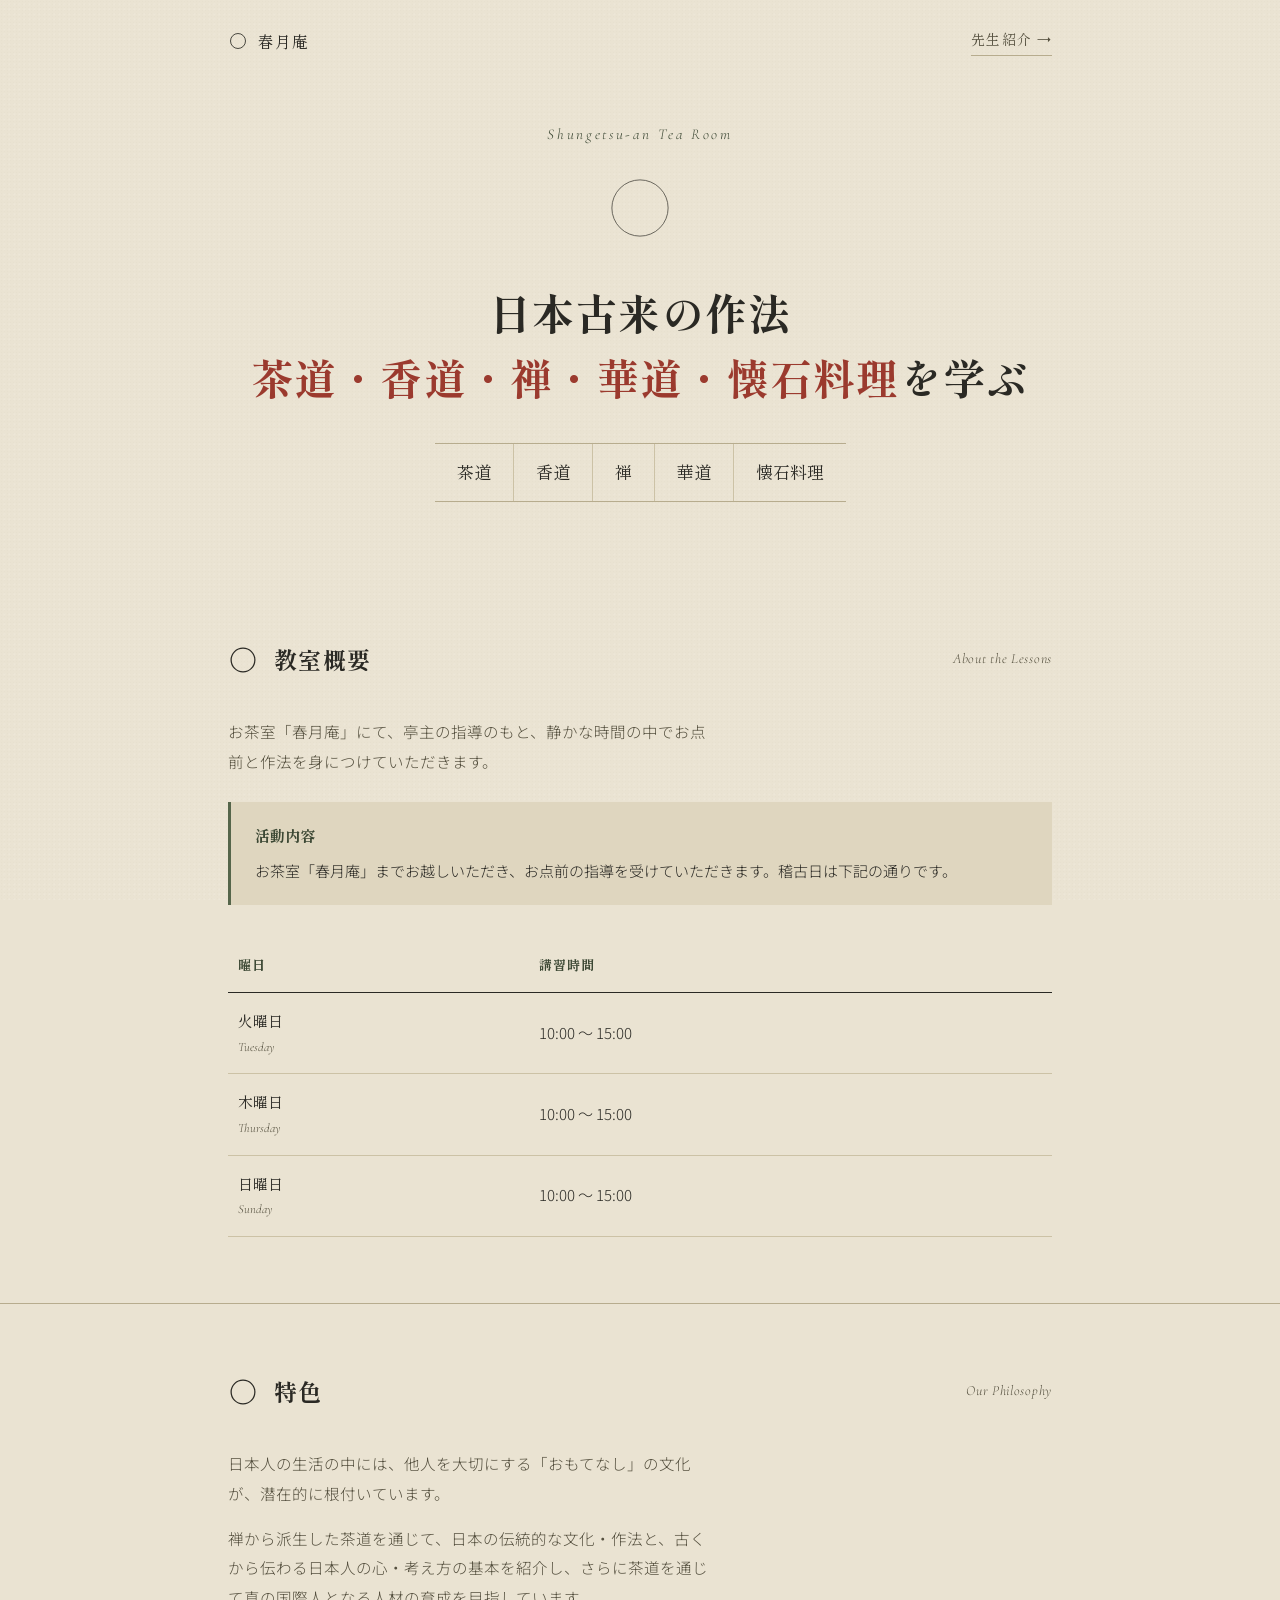
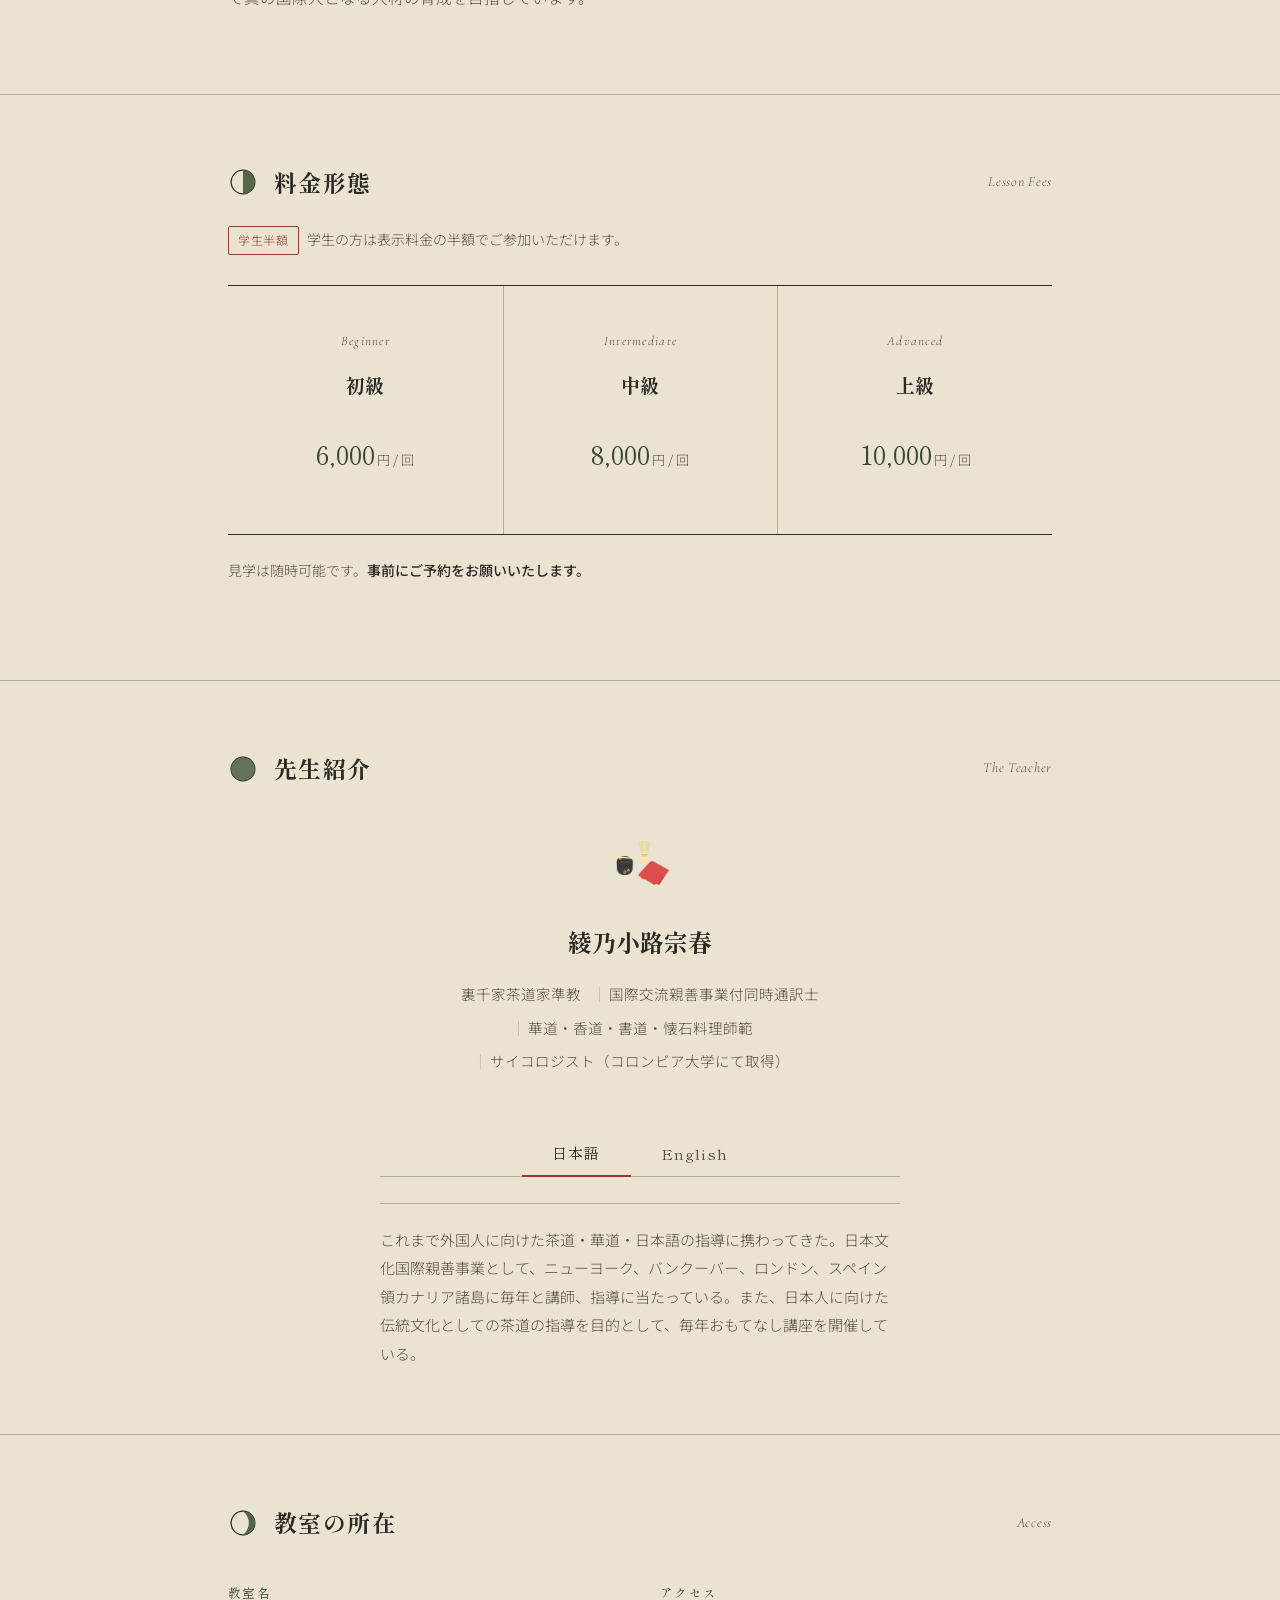
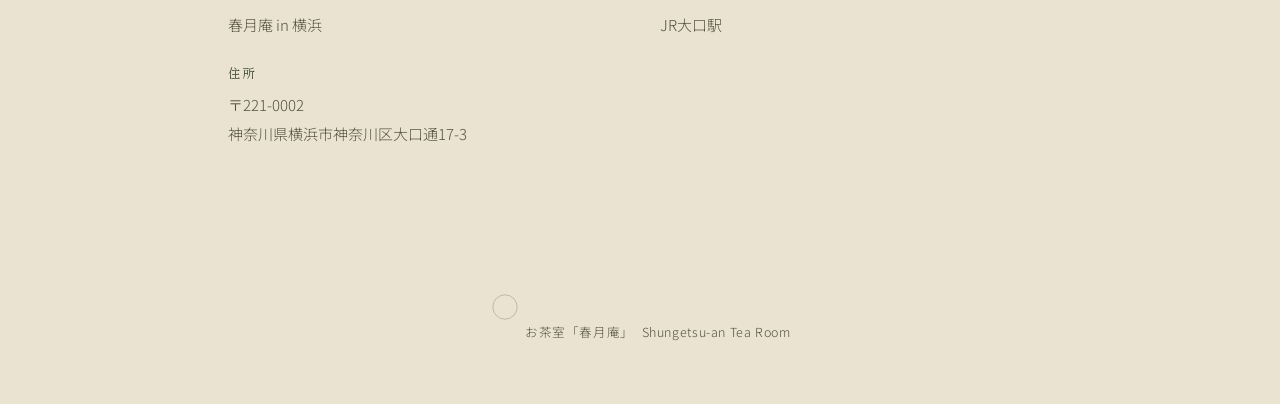
==== index.html @ f3c5c967 "Add files via upload" ====
<!DOCTYPE html>
<html lang="ja">
<head>
<meta charset="UTF-8">
<meta name="viewport" content="width=device-width, initial-scale=1.0">
<title>お茶室「春月庵」｜日本古来の作法を学ぶ</title>
<meta name="description" content="お茶室「春月庵」— 茶道・香道・禅・華道・懐石料理を通じて日本古来の作法を学ぶ教室">
<link rel="icon" href="assets/favicon.ico" sizes="any">
<link rel="icon" type="image/png" sizes="32x32" href="assets/icon-32.png">
<link rel="icon" type="image/png" sizes="192x192" href="assets/icon-192.png">
<link rel="apple-touch-icon" href="assets/icon-180.png">
<link rel="preconnect" href="https://fonts.googleapis.com">
<link rel="preconnect" href="https://fonts.gstatic.com" crossorigin>
<link href="https://fonts.googleapis.com/css2?family=Shippori+Mincho:wght@400;700&family=Noto+Sans+JP:wght@300;400;500&family=Cormorant+Garamond:ital@1&display=swap" rel="stylesheet">
<link rel="stylesheet" href="style.css">
</head>
<body>

<nav class="site-nav">
  <div class="wrap">
    <div class="mark">
      <svg viewBox="0 0 24 24" fill="none"><circle cx="12" cy="12" r="9" stroke="#2A2924" stroke-width="1"/><path d="M12 3a9 9 0 0 0 0 18 7 7 0 0 1 0-18z" fill="#55654A"/></svg>
      春月庵
    </div>
    <a class="back" href="#teacher">先生紹介 →</a>
  </div>
</nav>

<header class="hero">
  <div class="wrap">
    <p class="eyebrow">Shungetsu-an Tea Room</p>

    <svg class="moon-sig" viewBox="0 0 100 100" fill="none">
      <circle cx="50" cy="50" r="38" stroke="#2A2924" stroke-width="1"/>
      <path d="M50 12a38 38 0 0 0 0 76 30 30 0 0 1 0-76z" fill="#9B3A2E" opacity="0.85"/>
    </svg>

    <h1>日本古来の作法<br><span class="accent">茶道・香道・禅・華道・懐石料理</span>を学ぶ</h1>

    <ul class="arts-menu">
      <li>茶道</li>
      <li>香道</li>
      <li>禅</li>
      <li>華道</li>
      <li>懐石料理</li>
    </ul>
  </div>
</header>

<main>

  <section id="about">
    <div class="wrap">
      <div class="section-head">
        <svg class="phase" viewBox="0 0 24 24" fill="none"><circle cx="12" cy="12" r="9.5" stroke="#2A2924" stroke-width="1"/><path d="M12 2.5a9.5 9.5 0 0 0 0 19 4 4 0 0 1 0-19z" fill="#55654A"/></svg>
        <h2>教室概要</h2>
        <span class="en">About the Lessons</span>
      </div>

      <p class="lead">お茶室「春月庵」にて、亭主の指導のもと、静かな時間の中でお点前と作法を身につけていただきます。</p>

      <div class="activity-note">
        <strong>活動内容</strong>
        お茶室「春月庵」までお越しいただき、お点前の指導を受けていただきます。稽古日は下記の通りです。
      </div>

      <table class="schedule">
        <thead>
          <tr><th>曜日</th><th>講習時間</th></tr>
        </thead>
        <tbody>
          <tr>
            <td class="day">火曜日<span class="en">Tuesday</span></td>
            <td class="time">10:00 〜 15:00</td>
          </tr>
          <tr>
            <td class="day">木曜日<span class="en">Thursday</span></td>
            <td class="time">10:00 〜 15:00</td>
          </tr>
          <tr>
            <td class="day">日曜日<span class="en">Sunday</span></td>
            <td class="time">10:00 〜 15:00</td>
          </tr>
        </tbody>
      </table>
    </div>
  </section>

  <section id="features">
    <div class="wrap">
      <div class="section-head">
        <svg class="phase" viewBox="0 0 24 24" fill="none"><circle cx="12" cy="12" r="9.5" stroke="#2A2924" stroke-width="1"/><path d="M12 2.5a9.5 9.5 0 0 0 0 19 5.5 5.5 0 0 1 0-19z" fill="#55654A"/></svg>
        <h2>特色</h2>
        <span class="en">Our Philosophy</span>
      </div>

      <p class="lead">日本人の生活の中には、他人を大切にする「おもてなし」の文化が、潜在的に根付いています。</p>
      <p class="lead">禅から派生した茶道を通じて、日本の伝統的な文化・作法と、古くから伝わる日本人の心・考え方の基本を紹介し、さらに茶道を通じて真の国際人となる人材の育成を目指しています。</p>
    </div>
  </section>

  <section id="pricing">
    <div class="wrap">
      <div class="section-head">
        <svg class="phase" viewBox="0 0 24 24" fill="none"><circle cx="12" cy="12" r="9.5" stroke="#2A2924" stroke-width="1"/><path d="M12 2.5a9.5 9.5 0 0 1 0 19V2.5z" fill="#55654A"/></svg>
        <h2>料金形態</h2>
        <span class="en">Lesson Fees</span>
      </div>

      <p class="price-note"><span class="tag">学生半額</span>学生の方は表示料金の半額でご参加いただけます。</p>

      <div class="price-grid">
        <div class="price-tier">
          <p class="rank">Beginner</p>
          <h3>初級</h3>
          <p class="amount">6,000<small>円 / 回</small></p>
        </div>
        <div class="price-tier">
          <p class="rank">Intermediate</p>
          <h3>中級</h3>
          <p class="amount">8,000<small>円 / 回</small></p>
        </div>
        <div class="price-tier">
          <p class="rank">Advanced</p>
          <h3>上級</h3>
          <p class="amount">10,000<small>円 / 回</small></p>
        </div>
      </div>

      <p class="price-note" style="margin-top:22px;">見学は随時可能です。<strong style="color:var(--ink);font-weight:500;">事前にご予約をお願いいたします。</strong></p>
    </div>
  </section>

  <section id="teacher">
    <div class="wrap">
      <div class="section-head">
        <svg class="phase" viewBox="0 0 24 24" fill="none"><circle cx="12" cy="12" r="9.5" stroke="#2A2924" stroke-width="1"/><circle cx="12" cy="12" r="9.5" fill="#55654A" opacity="0.9"/></svg>
        <h2>先生紹介</h2>
        <span class="en">The Teacher</span>
      </div>

      <div class="teacher-card">
        <img class="teacher-mark" src="assets/icon-192.png" alt="" width="72" height="72">
        <h3 class="teacher-name">綾乃小路宗春</h3>
        <ul class="teacher-titles">
          <li>裏千家茶道家準教</li>
          <li>国際交流親善事業付同時通訳士</li>
          <li>華道・香道・書道・懐石料理師範</li>
          <li>サイコロジスト（コロンビア大学にて取得）</li>
        </ul>

        <div class="lang-tabs" role="tablist" aria-label="言語切り替え">
          <button type="button" class="active" role="tab" aria-selected="true" aria-controls="panel-ja" id="tab-ja" data-lang="ja">日本語</button>
          <button type="button" role="tab" aria-selected="false" aria-controls="panel-en" id="tab-en" data-lang="en">English</button>
        </div>

        <div id="panel-ja" class="lang-panel active teacher-bio" role="tabpanel" aria-labelledby="tab-ja">
          <p>これまで外国人に向けた茶道・華道・日本語の指導に携わってきた。日本文化国際親善事業として、ニューヨーク、バンクーバー、ロンドン、スペイン領カナリア諸島に毎年と講師、指導に当たっている。また、日本人に向けた伝統文化としての茶道の指導を目的として、毎年おもてなし講座を開催している。</p>
        </div>

        <div id="panel-en" class="lang-panel teacher-bio" role="tabpanel" aria-labelledby="tab-en">
          <p class="teacher-en">The professor of Japanese tea, the Kōdō, flower arrangement, and Japanese dinner. Also, international translator.</p>
          <p>Tea ceremony — Chadō — is a traditional part of Japanese culture. Chadō can be explained as a synthesis of many art forms. It includes the spirit of Zen, Kōdō, flower arrangement, architecture, calligraphy, industrial crafts, tea ceremony dinner, and Japanese confections. In the tea ceremony, the host serves a bowl of tea that includes the spirits of all these art forms.</p>
          <p>Learning about the tea ceremony is not only the way of serving or drinking tea, but it is also considered mental training for the spirit of Zen. Let's try to learn the mindset of hospitality through the art of tea ceremony.</p>
        </div>
      </div>
    </div>
  </section>

  <section id="access">
    <div class="wrap">
      <div class="section-head">
        <svg class="phase" viewBox="0 0 24 24" fill="none"><circle cx="12" cy="12" r="9.5" stroke="#2A2924" stroke-width="1"/><path d="M12 2.5a9.5 9.5 0 0 1 0 19 12 12 0 0 0 0-19z" fill="#55654A"/></svg>
        <h2>教室の所在</h2>
        <span class="en">Access</span>
      </div>

      <dl class="access-grid">
        <div>
          <dt>教室名</dt>
          <dd>春月庵 in 横浜</dd>

          <dt>住所</dt>
          <dd>〒221-0002<br>神奈川県横浜市神奈川区大口通17-3</dd>
        </div>
        <div>
          <dt>アクセス</dt>
          <dd>JR大口駅</dd>
        </div>
      </dl>
    </div>
  </section>

</main>

<footer>
  <svg class="moon-sig" viewBox="0 0 100 100" fill="none">
    <circle cx="50" cy="50" r="38" stroke="#2A2924" stroke-width="1"/>
    <path d="M50 12a38 38 0 0 0 0 76 30 30 0 0 1 0-76z" fill="#55654A"/>
  </svg>
  お茶室「春月庵」　Shungetsu-an Tea Room
</footer>

<script>
  const tabs = document.querySelectorAll('.lang-tabs button');
  tabs.forEach(btn => {
    btn.addEventListener('click', () => {
      tabs.forEach(b => { b.classList.remove('active'); b.setAttribute('aria-selected','false'); });
      document.querySelectorAll('.lang-panel').forEach(p => p.classList.remove('active'));
      btn.classList.add('active');
      btn.setAttribute('aria-selected','true');
      document.getElementById('panel-' + btn.dataset.lang).classList.add('active');
    });
  });
</script>

</body>
</html>
---- style.css ----
/* ============================================================
   春月庵 — Shungetsu-an tea room website
   Design tokens
   ============================================================ */
:root{
  --paper:      #EAE3D2;   /* aged washi paper */
  --paper-deep: #DFD6BF;   /* slightly deeper paper, for panels */
  --ink:        #2A2924;   /* sumi ink, warm near-black */
  --ink-soft:   #55503F;   /* softened ink for body text */
  --moss:       #55654A;   /* moss / matcha accent */
  --moss-deep:  #3C4834;
  --kurenai:    #9B3A2E;   /* deep vermillion — used only for the seal */
  --line:       #B7AC8E;   /* hairline divider */
  --line-soft:  #CCC2A6;
  --gold:       #A78A4A;   /* muted gilt, for small marks */

  --font-display: "Shippori Mincho", "Noto Serif JP", serif;
  --font-body:    "Noto Sans JP", "Hiragino Sans", sans-serif;
  --font-accent:  "Cormorant Garamond", serif;
}

*{ box-sizing:border-box; }
html{ scroll-behavior:smooth; }

body{
  margin:0;
  background:var(--paper);
  color:var(--ink);
  font-family:var(--font-body);
  font-weight:300;
  line-height:1.9;
  -webkit-font-smoothing:antialiased;
}

a{ color:inherit; text-decoration:none; }

img{ max-width:100%; display:block; }

/* subtle washi paper texture */
body::before{
  content:"";
  position:fixed;
  inset:0;
  pointer-events:none;
  z-index:0;
  opacity:.5;
  background-image:
    radial-gradient(rgba(0,0,0,.025) 1px, transparent 1px),
    radial-gradient(rgba(255,255,255,.4) 1px, transparent 1px);
  background-size:3px 3px, 5px 5px;
  background-position:0 0, 1.5px 1.5px;
}

.wrap{
  position:relative;
  z-index:1;
  max-width:880px;
  margin:0 auto;
  padding:0 28px;
}

/* ---------------- nav ---------------- */
.site-nav{
  position:relative;
  z-index:2;
  padding:26px 0 0;
}
.site-nav .wrap{
  display:flex;
  align-items:center;
  justify-content:space-between;
  font-family:var(--font-display);
  font-size:14px;
  letter-spacing:.08em;
}
.site-nav .mark{
  display:flex;
  align-items:center;
  gap:10px;
  font-size:16px;
}
.site-nav .mark svg{ width:20px; height:20px; }
.site-nav a.back{
  border-bottom:1px solid var(--line);
  padding-bottom:2px;
  color:var(--ink-soft);
}
.site-nav a.back:hover{ color:var(--moss-deep); border-color:var(--moss); }

/* ---------------- hero ---------------- */
.hero{
  position:relative;
  padding:64px 0 70px;
  text-align:center;
}
.hero .eyebrow{
  font-family:var(--font-accent);
  font-style:italic;
  letter-spacing:.18em;
  font-size:15px;
  color:var(--moss-deep);
  margin:0 0 22px;
}
.hero .moon-sig{
  width:74px;
  height:74px;
  margin:0 auto 26px;
  opacity:.9;
}
.hero h1{
  font-family:var(--font-display);
  font-weight:700;
  font-size:clamp(28px, 5vw, 42px);
  line-height:1.55;
  margin:0 0 34px;
  letter-spacing:.03em;
}
.hero h1 .accent{ color:var(--kurenai); }

.arts-menu{
  display:inline-flex;
  flex-wrap:wrap;
  justify-content:center;
  gap:0;
  list-style:none;
  margin:0 auto;
  padding:0;
  border-top:1px solid var(--line);
  border-bottom:1px solid var(--line);
}
.arts-menu li{
  font-family:var(--font-display);
  font-size:17px;
  padding:12px 22px;
  border-left:1px solid var(--line-soft);
}
.arts-menu li:first-child{ border-left:none; }

/* ---------------- section chrome ---------------- */
section{
  position:relative;
  padding:66px 0;
}
section + section{
  border-top:1px solid var(--line);
}
.section-head{
  display:flex;
  align-items:center;
  gap:16px;
  margin-bottom:36px;
}
.phase{
  width:30px; height:30px;
  flex:none;
}
.section-head h2{
  font-family:var(--font-display);
  font-size:23px;
  font-weight:700;
  letter-spacing:.06em;
  margin:0;
}
.section-head .en{
  font-family:var(--font-accent);
  font-style:italic;
  color:var(--ink-soft);
  font-size:14px;
  margin-left:auto;
  letter-spacing:.05em;
}

.lead{
  color:var(--ink-soft);
  font-size:15.5px;
  max-width:60ch;
}

/* ---------------- activity / schedule ---------------- */
.activity-note{
  background:var(--paper-deep);
  border-left:3px solid var(--moss);
  padding:20px 24px;
  margin:26px 0 34px;
  font-size:15px;
  color:var(--ink);
}
.activity-note strong{
  display:block;
  font-family:var(--font-display);
  font-size:15px;
  margin-bottom:6px;
  color:var(--moss-deep);
}

table.schedule{
  width:100%;
  border-collapse:collapse;
  font-size:15px;
}
table.schedule th, table.schedule td{
  text-align:left;
  padding:14px 10px;
  border-bottom:1px solid var(--line-soft);
}
table.schedule thead th{
  font-family:var(--font-display);
  font-weight:700;
  font-size:13px;
  letter-spacing:.08em;
  color:var(--moss-deep);
  border-bottom:1px solid var(--ink);
}
table.schedule td.day{
  font-family:var(--font-display);
  white-space:nowrap;
}
table.schedule td.day .en{
  display:block;
  font-family:var(--font-accent);
  font-style:italic;
  color:var(--ink-soft);
  font-size:12.5px;
}
table.schedule td.time{ font-variant-numeric:tabular-nums; }

/* ---------------- pricing ---------------- */
.price-note{
  font-size:14px;
  color:var(--ink-soft);
  margin:-14px 0 30px;
}
.price-note .tag{
  display:inline-block;
  border:1px solid var(--kurenai);
  color:var(--kurenai);
  padding:2px 9px;
  border-radius:2px;
  font-size:12px;
  letter-spacing:.06em;
  margin-right:8px;
}
.price-grid{
  display:grid;
  grid-template-columns:repeat(3, 1fr);
  gap:0;
  border-top:1px solid var(--ink);
  border-bottom:1px solid var(--ink);
}
.price-tier{
  padding:30px 18px;
  text-align:center;
  border-left:1px solid var(--line);
}
.price-tier:first-child{ border-left:none; }
.price-tier .rank{
  font-family:var(--font-accent);
  font-style:italic;
  font-size:13px;
  letter-spacing:.1em;
  color:var(--ink-soft);
}
.price-tier h3{
  font-family:var(--font-display);
  font-size:19px;
  margin:8px 0 16px;
}
.price-tier .amount{
  font-family:var(--font-display);
  font-size:26px;
  color:var(--moss-deep);
}
.price-tier .amount small{
  font-family:var(--font-body);
  font-size:13px;
  color:var(--ink-soft);
  margin-left:2px;
}

/* ---------------- teacher (brief) ---------------- */
.teacher-card{
  max-width:520px;
  margin:0 auto;
  text-align:center;
}
.teacher-mark{
  width:72px;
  height:72px;
  margin:0 auto 20px;
  opacity:.95;
}
.teacher-name{
  font-family:var(--font-display);
  font-size:24px;
  margin:0 0 14px;
}
.teacher-titles{
  list-style:none;
  margin:0 0 26px;
  padding:0;
  font-size:14.5px;
  color:var(--ink-soft);
  display:inline-flex;
  flex-wrap:wrap;
  justify-content:center;
  gap:6px 0;
}
.teacher-titles li{
  padding:0 14px;
  position:relative;
}
.teacher-titles li + li::before{
  content:"｜";
  position:absolute;
  left:-3px;
  color:var(--line);
}
.teacher-bio{
  text-align:left;
  border-top:1px solid var(--line);
  padding-top:22px;
  margin-top:4px;
}
.teacher-bio p{
  margin:0 0 16px;
  font-size:15px;
  color:var(--ink-soft);
  line-height:1.9;
}
.teacher-bio p:last-child{ margin-bottom:0; }
.teacher-en{
  font-family:var(--font-accent);
  font-style:italic;
  color:var(--ink) !important;
  font-size:17px;
  line-height:1.7;
}
.btn{
  display:inline-flex;
  align-items:center;
  gap:10px;
  font-family:var(--font-display);
  font-size:14.5px;
  letter-spacing:.06em;
  padding:12px 26px;
  border:1px solid var(--ink);
  color:var(--ink);
  transition:background .2s ease, color .2s ease;
}
.btn:hover{ background:var(--ink); color:var(--paper); }
.btn svg{ width:14px; height:14px; }

/* ---------------- access / footer ---------------- */
.access-grid{
  display:grid;
  grid-template-columns:1fr 1fr;
  gap:40px;
  font-size:15px;
}
.access-grid dt{
  font-family:var(--font-display);
  font-size:12.5px;
  letter-spacing:.1em;
  color:var(--moss-deep);
  margin-bottom:6px;
}
.access-grid dd{ margin:0 0 22px; color:var(--ink-soft); }
.placeholder-flag{
  display:inline-block;
  font-size:11.5px;
  color:var(--kurenai);
  border:1px dashed var(--kurenai);
  padding:1px 7px;
  border-radius:2px;
  margin-left:8px;
  letter-spacing:.04em;
}

footer{
  padding:40px 0 60px;
  text-align:center;
  font-size:12.5px;
  color:var(--ink-soft);
  letter-spacing:.05em;
}
footer .moon-sig{
  width:32px; height:32px;
  margin:0 auto 14px;
  opacity:.7;
}

.lang-tabs{
  display:flex;
  justify-content:center;
  gap:0;
  border-bottom:1px solid var(--line);
  margin:28px 0 26px;
}
.lang-tabs button{
  font-family:var(--font-display);
  background:none;
  border:none;
  cursor:pointer;
  font-size:15px;
  letter-spacing:.08em;
  padding:12px 30px;
  color:var(--ink-soft);
  position:relative;
  top:1px;
}
.lang-tabs button.active{
  color:var(--ink);
  border-bottom:2px solid var(--kurenai);
}

.lang-panel{ display:none; }
.lang-panel.active{ display:block; }

/* ---------------- responsive ---------------- */
@media (max-width: 640px){
  .arts-menu li{ padding:10px 14px; font-size:15px; }
  .price-grid{ grid-template-columns:1fr; }
  .price-tier{ border-left:none; border-top:1px solid var(--line); }
  .price-tier:first-child{ border-top:none; }
  .access-grid{ grid-template-columns:1fr; }
  .section-head{ flex-wrap:wrap; }
  .section-head .en{ margin-left:0; width:100%; }
}

/* reduced motion */
@media (prefers-reduced-motion: reduce){
  html{ scroll-behavior:auto; }
}

:focus-visible{
  outline:2px solid var(--kurenai);
  outline-offset:3px;
}
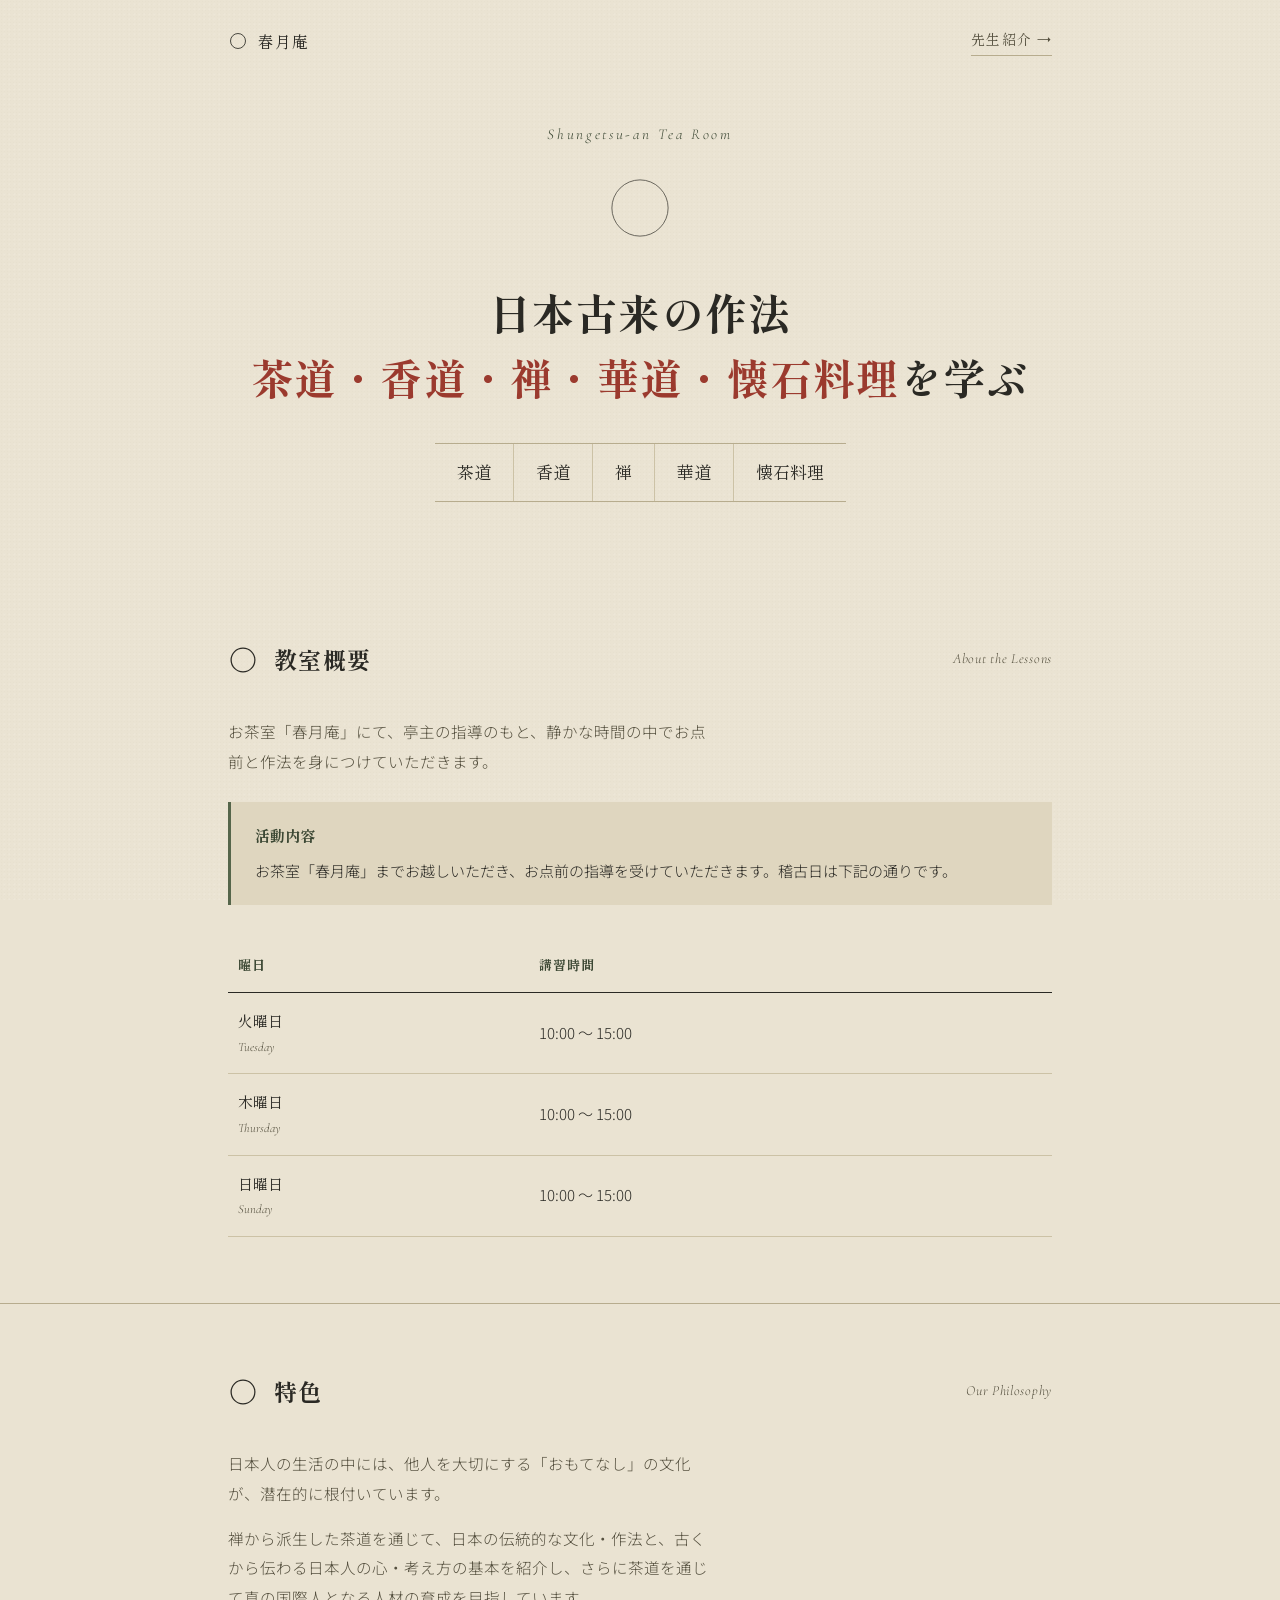
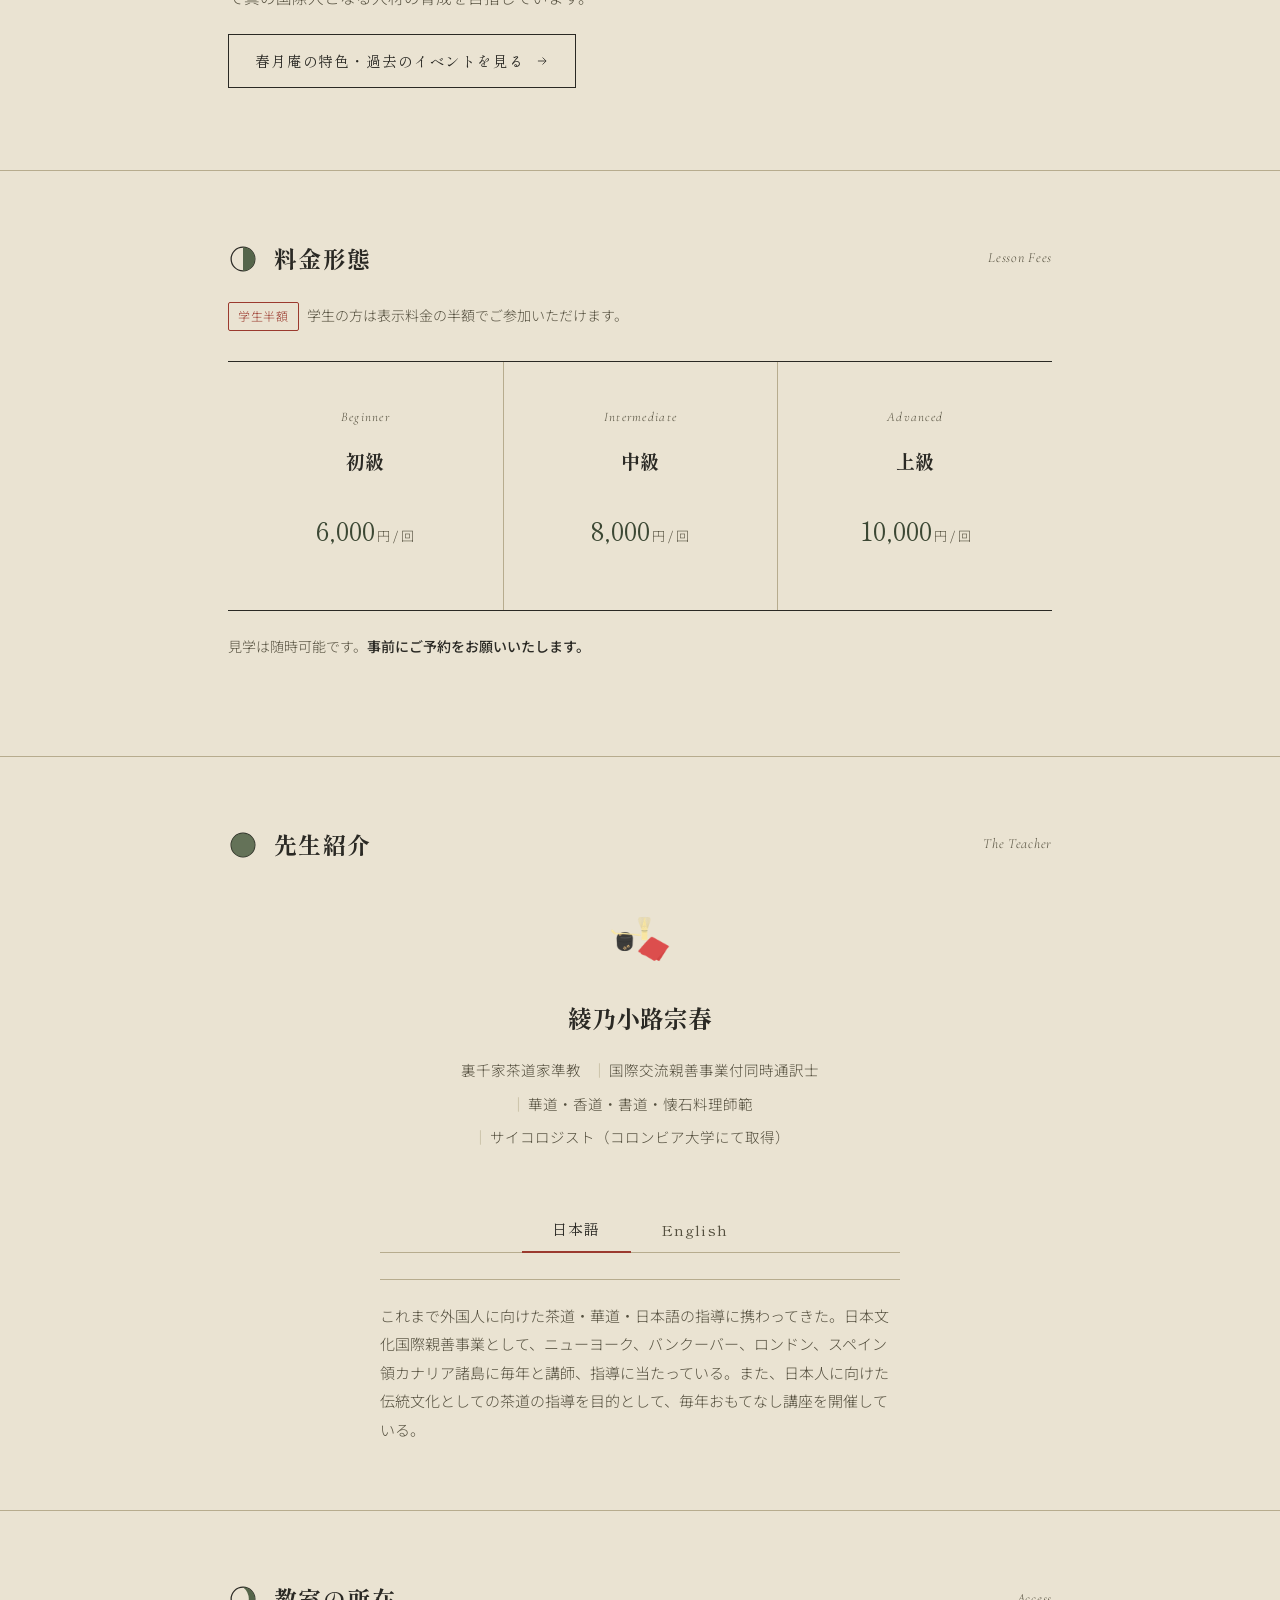
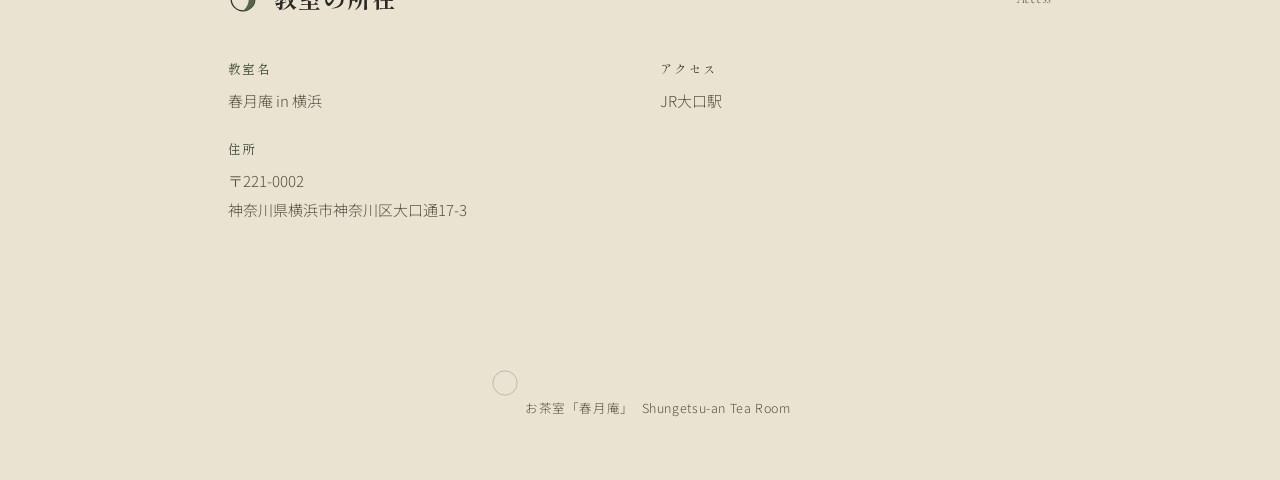
==== commit e745358e: "Add files via upload" ====
--- a/index.html
+++ b/index.html
@@ -96,6 +96,7 @@
 
       <p class="lead">日本人の生活の中には、他人を大切にする「おもてなし」の文化が、潜在的に根付いています。</p>
       <p class="lead">禅から派生した茶道を通じて、日本の伝統的な文化・作法と、古くから伝わる日本人の心・考え方の基本を紹介し、さらに茶道を通じて真の国際人となる人材の育成を目指しています。</p>
+      <p class="sns-link"><a class="btn" href="tokushoku.html">春月庵の特色・過去のイベントを見る<svg viewBox="0 0 24 24" fill="none"><path d="M5 12h14M13 6l6 6-6 6" stroke="currentColor" stroke-width="1.4"/></svg></a></p>
     </div>
   </section>
 
--- a/style.css
+++ b/style.css
@@ -436,3 +436,42 @@
   outline:2px solid var(--kurenai);
   outline-offset:3px;
 }
+
+/* ---------------- features subpage ---------------- */
+.page-hero{ text-align:center; padding:56px 0 20px; }
+.page-hero h1{
+  font-family:var(--font-display);
+  font-size:clamp(26px,4.5vw,36px);
+  margin:18px 0 10px;
+  letter-spacing:.05em;
+}
+.page-hero .en-name{
+  font-family:var(--font-accent);
+  font-style:italic;
+  color:var(--ink-soft);
+  font-size:15px;
+}
+.event{
+  padding:34px 0;
+  border-top:1px solid var(--line-soft);
+}
+.event:first-of-type{ border-top:none; padding-top:6px; }
+.event figure{ margin:0 0 20px; }
+.event img{
+  width:100%;
+  height:auto;
+  border:1px solid var(--line);
+  padding:6px;
+  background:var(--paper-deep);
+}
+.event h3{
+  font-family:var(--font-display);
+  font-size:19px;
+  margin:0 0 10px;
+  padding-left:14px;
+  border-left:3px solid var(--moss);
+}
+.event p{ margin:0; font-size:15px; color:var(--ink-soft); }
+.sns-link{ margin-top:22px; }
+
+.event figure.portrait{ max-width:420px; margin-left:auto; margin-right:auto; }
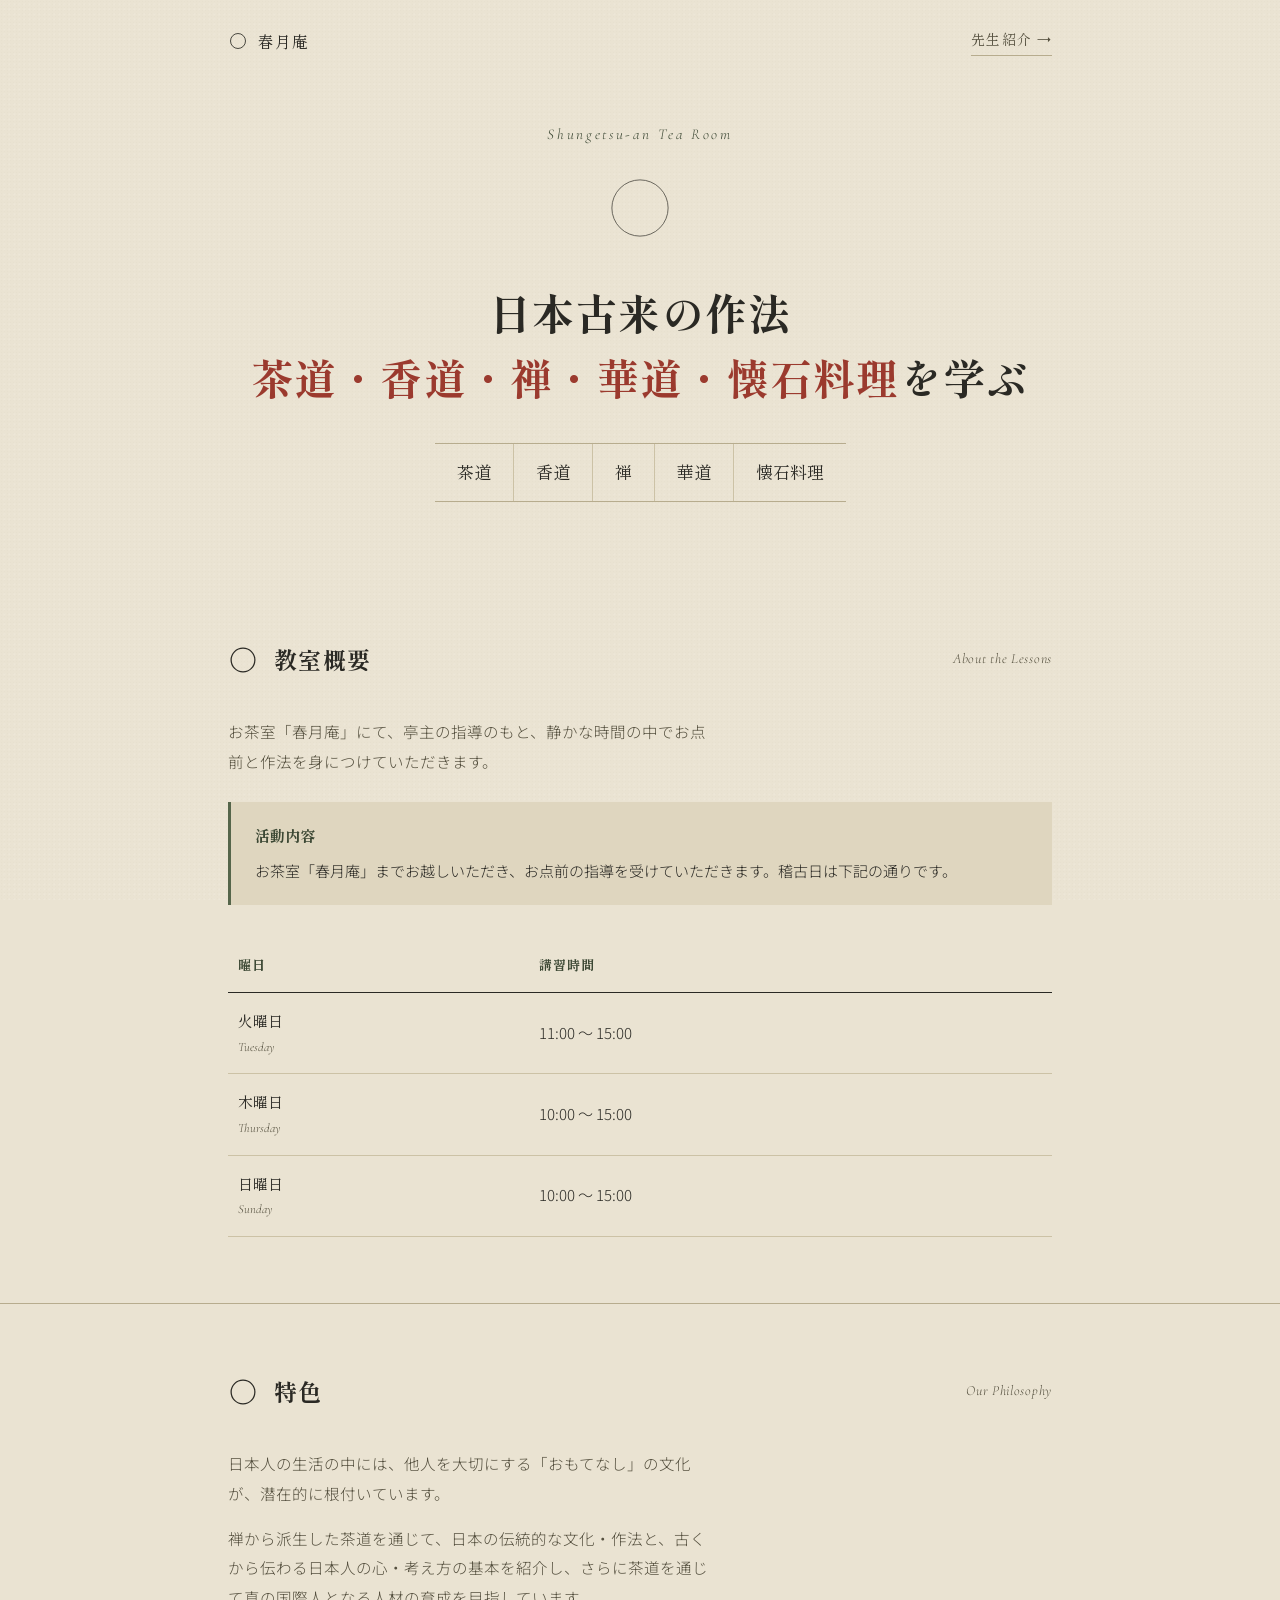
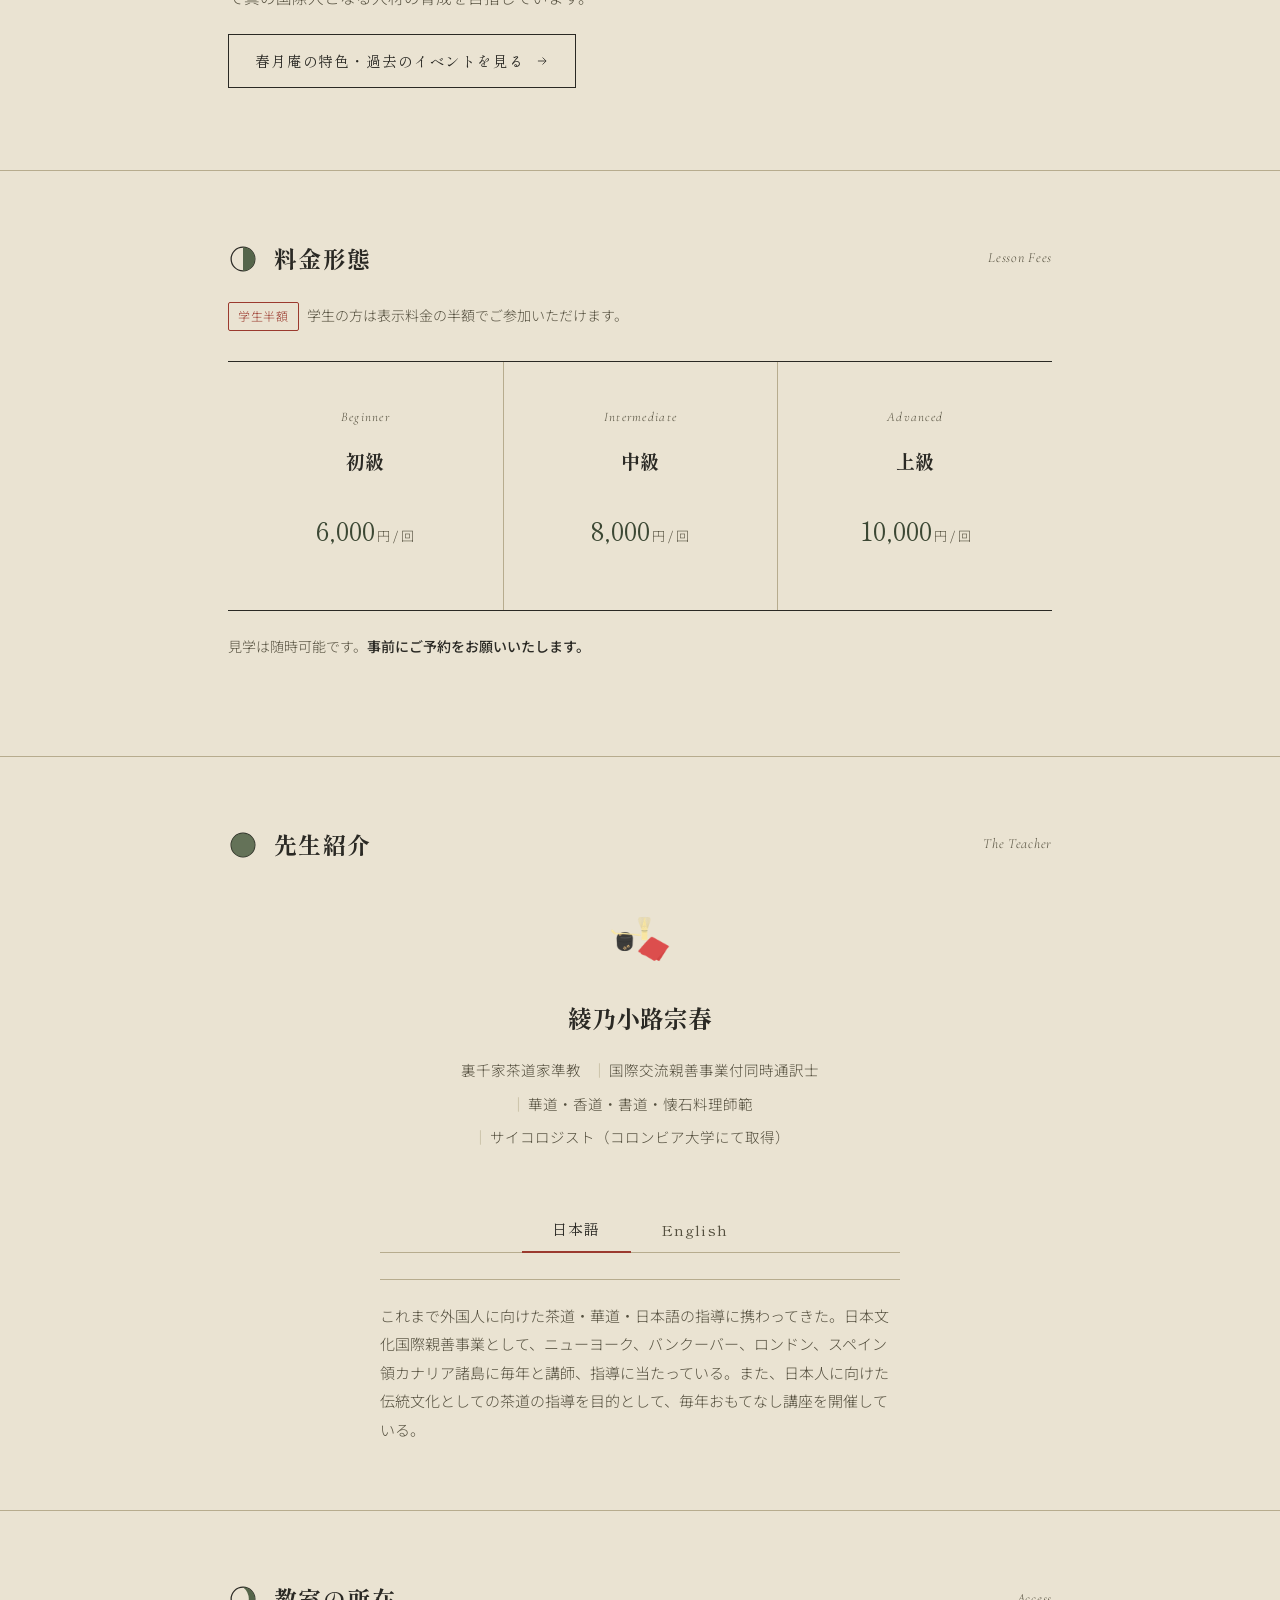
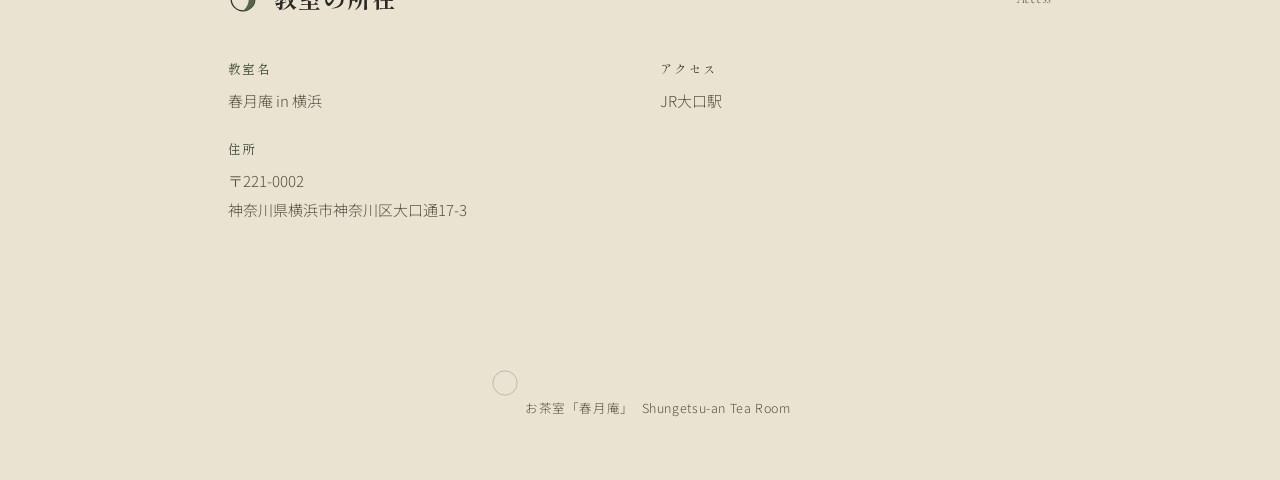
==== commit a9f0e968: "Update index.html" ====
--- a/index.html
+++ b/index.html
@@ -3,6 +3,7 @@
 <head>
 <meta charset="UTF-8">
 <meta name="viewport" content="width=device-width, initial-scale=1.0">
+<meta name="google-site-verification" content="Os-3GmkIK7PucMXJQpI_1S6jvOhZIUpn-F5rvbQlNQ8" />
 <title>お茶室「春月庵」｜日本古来の作法を学ぶ</title>
 <meta name="description" content="お茶室「春月庵」— 茶道・香道・禅・華道・懐石料理を通じて日本古来の作法を学ぶ教室">
 <link rel="icon" href="assets/favicon.ico" sizes="any">
@@ -71,7 +72,7 @@
         <tbody>
           <tr>
             <td class="day">火曜日<span class="en">Tuesday</span></td>
-            <td class="time">10:00 〜 15:00</td>
+            <td class="time">11:00 〜 15:00</td>
           </tr>
           <tr>
             <td class="day">木曜日<span class="en">Thursday</span></td>
--- a/style.css
+++ b/style.css
@@ -475,3 +475,6 @@
 .sns-link{ margin-top:22px; }
 
 .event figure.portrait{ max-width:420px; margin-left:auto; margin-right:auto; }
+
+.event-photo{ margin:0 0 22px; }
+.event-photo img{ width:100%; height:auto; border:1px solid var(--line); padding:6px; background:var(--paper-deep); }
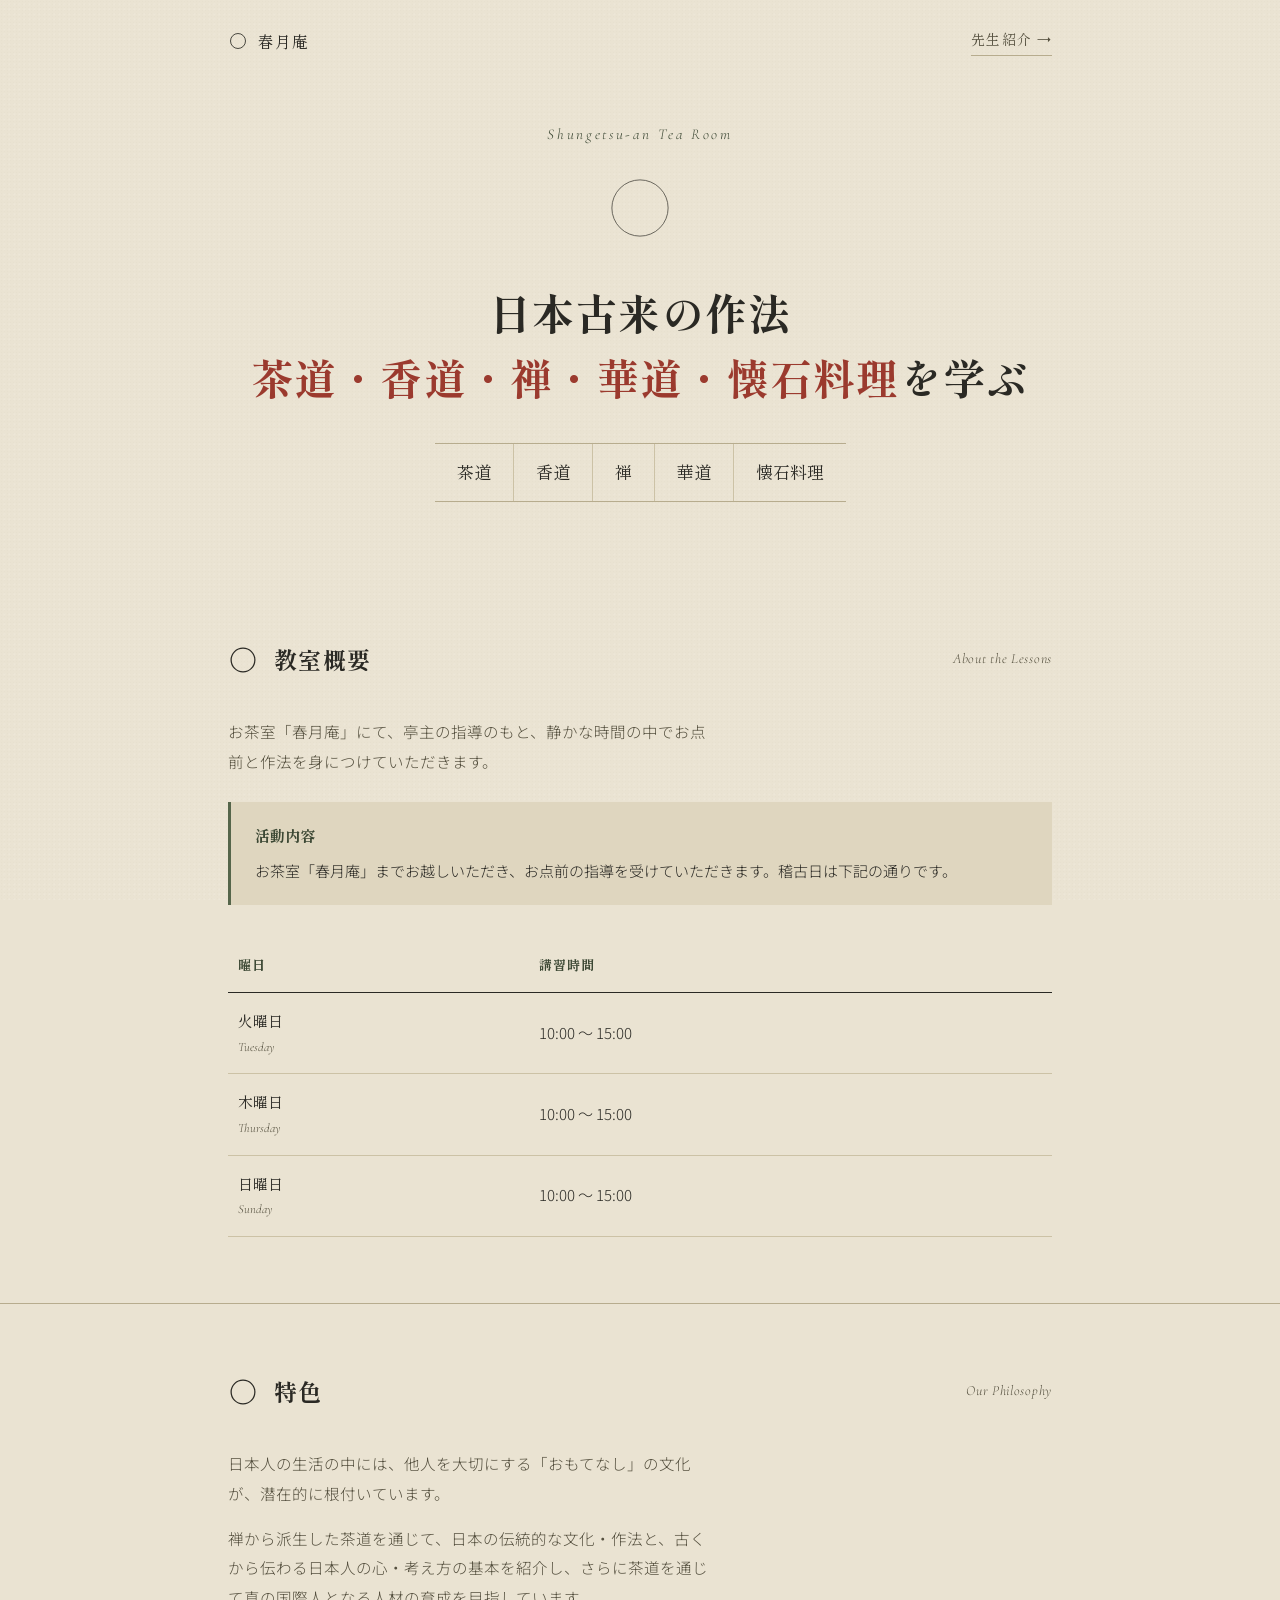
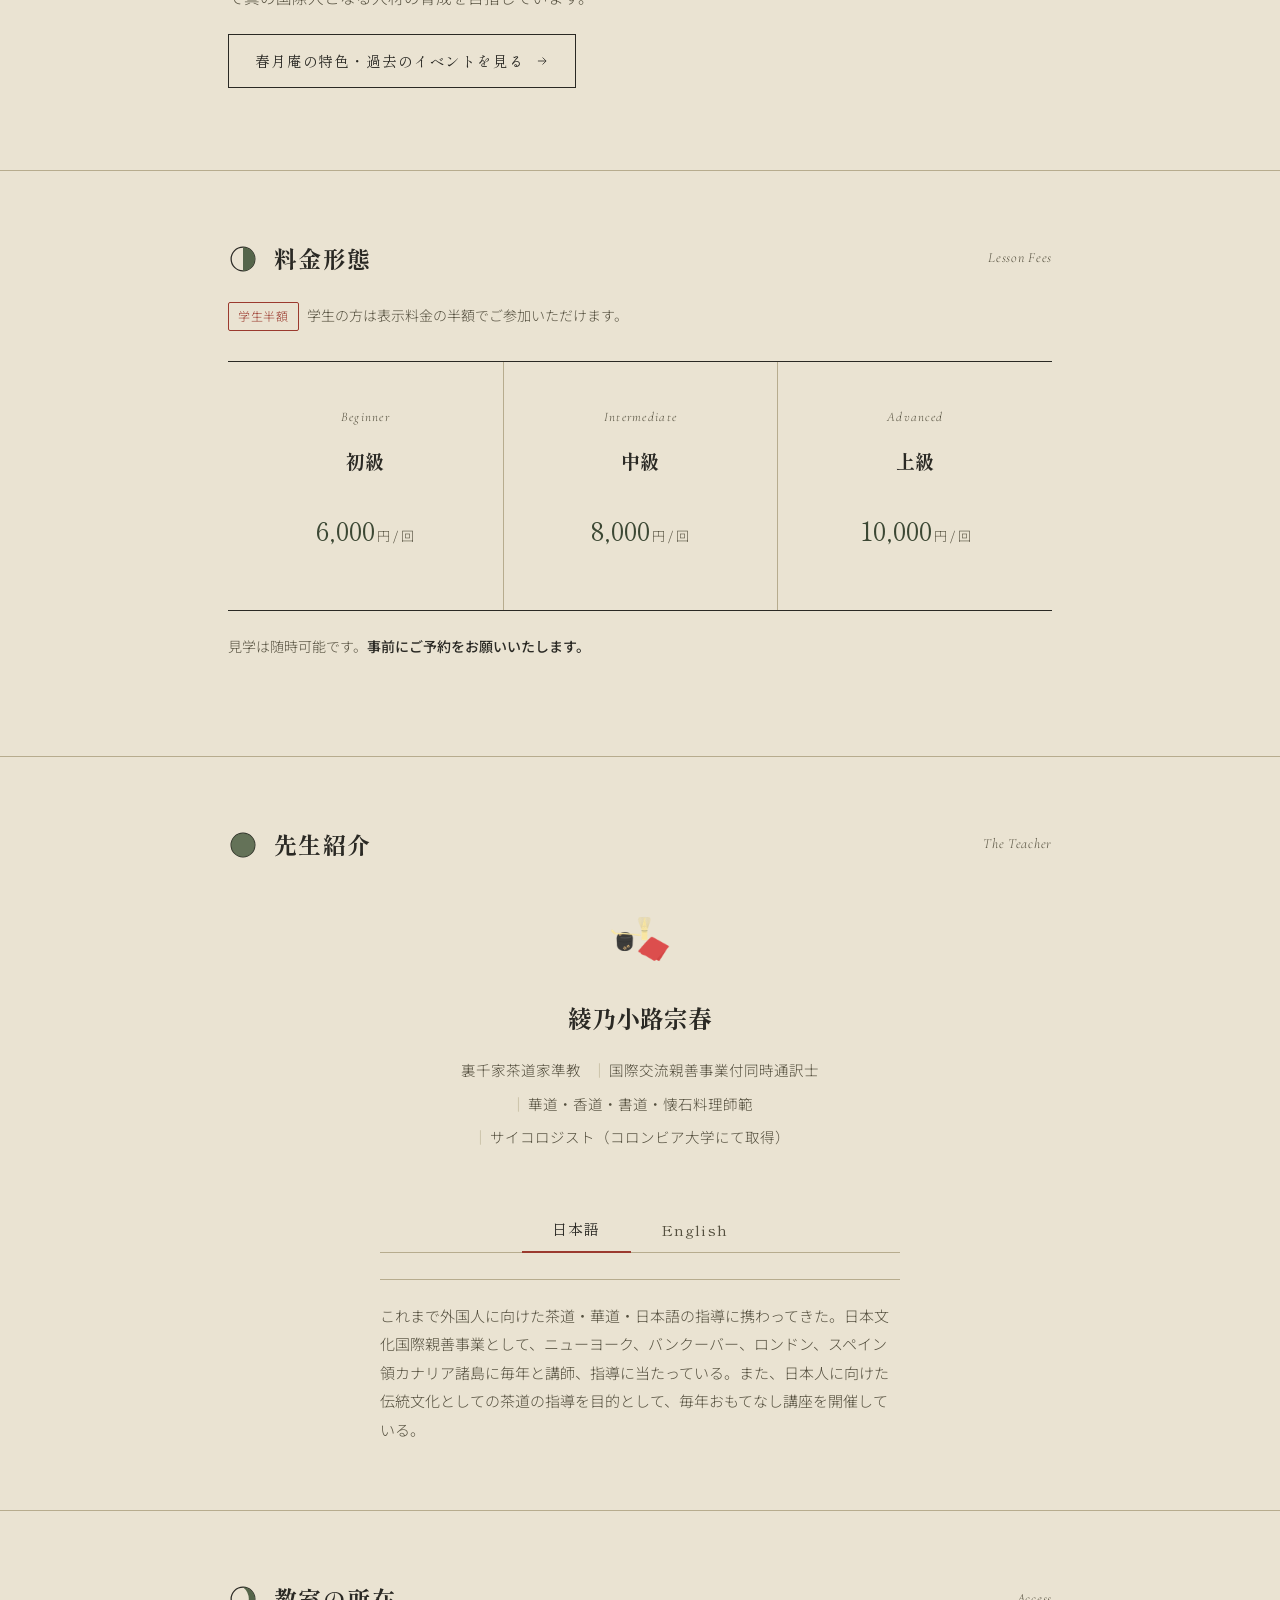
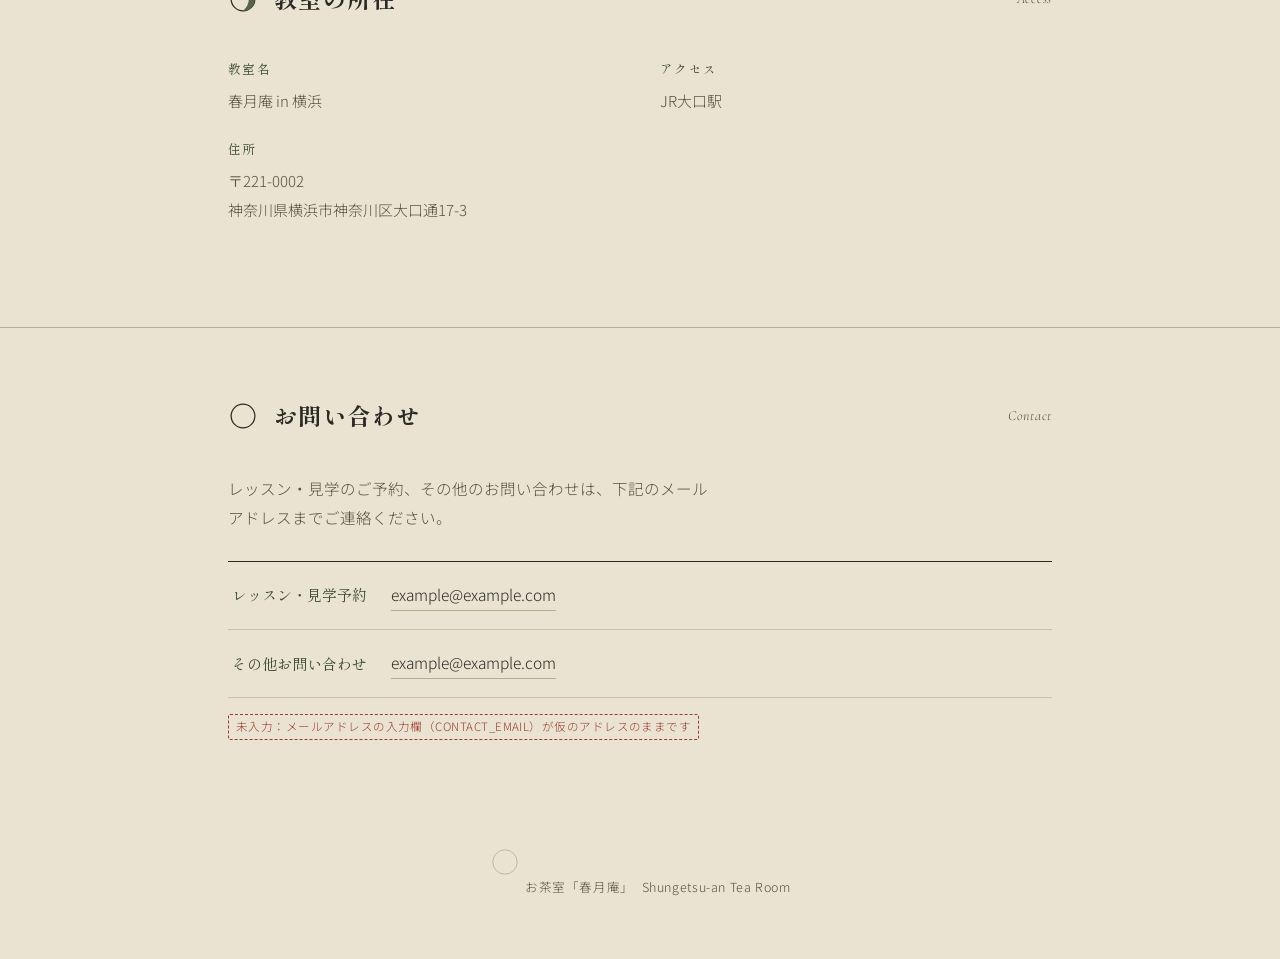
==== commit 04e5c2c9: "Add files via upload" ====
--- a/index.html
+++ b/index.html
@@ -3,7 +3,6 @@
 <head>
 <meta charset="UTF-8">
 <meta name="viewport" content="width=device-width, initial-scale=1.0">
-<meta name="google-site-verification" content="Os-3GmkIK7PucMXJQpI_1S6jvOhZIUpn-F5rvbQlNQ8" />
 <title>お茶室「春月庵」｜日本古来の作法を学ぶ</title>
 <meta name="description" content="お茶室「春月庵」— 茶道・香道・禅・華道・懐石料理を通じて日本古来の作法を学ぶ教室">
 <link rel="icon" href="assets/favicon.ico" sizes="any">
@@ -72,7 +71,7 @@
         <tbody>
           <tr>
             <td class="day">火曜日<span class="en">Tuesday</span></td>
-            <td class="time">11:00 〜 15:00</td>
+            <td class="time">10:00 〜 15:00</td>
           </tr>
           <tr>
             <td class="day">木曜日<span class="en">Thursday</span></td>
@@ -190,6 +189,60 @@
           <dd>JR大口駅</dd>
         </div>
       </dl>
+    </div>
+  </section>
+
+  <!-- ============================================================
+       お問い合わせ（Contact）セクション
+       メールアドレスは、下の ★入力欄★ の1か所だけ書き換えれば、
+       このセクションのすべてのリンク・表示に反映されます。
+       ============================================================ -->
+  <section id="contact">
+    <div class="wrap">
+      <div class="section-head">
+        <svg class="phase" viewBox="0 0 24 24" fill="none"><circle cx="12" cy="12" r="9.5" stroke="#2A2924" stroke-width="1"/><path d="M12 2.5a9.5 9.5 0 0 1 0 19 8 8 0 0 0 0-19z" fill="#55654A"/></svg>
+        <h2>お問い合わせ</h2>
+        <span class="en">Contact</span>
+      </div>
+
+      <p class="lead">レッスン・見学のご予約、その他のお問い合わせは、下記のメールアドレスまでご連絡ください。</p>
+
+      <!-- ################################################################
+           ★★★ メールアドレス入力欄（ここだけ書き換えてください） ★★★
+           下の引用符 " " の中に、実際のメールアドレスを入力します。
+           例）const CONTACT_EMAIL = "info@shungetsuan.jp";
+           ################################################################ -->
+      <script>
+        const CONTACT_EMAIL = "example@example.com";   // ← ★ここにメールアドレスを入力★
+      </script>
+
+      <ul class="contact-list">
+        <li class="contact-item">
+          <span class="contact-label">レッスン・見学予約</span>
+          <!-- メールアドレスは上の入力欄から自動で入ります（ここは編集不要） -->
+          <a class="contact-mail" data-mail data-subject="レッスン・見学予約について" href="#contact"></a>
+        </li>
+        <li class="contact-item">
+          <span class="contact-label">その他お問い合わせ</span>
+          <!-- メールアドレスは上の入力欄から自動で入ります（ここは編集不要） -->
+          <a class="contact-mail" data-mail data-subject="お問い合わせ" href="#contact"></a>
+        </li>
+      </ul>
+
+      <!-- 赤い点線の「未入力」表示：入力欄が仮のアドレスのままの間だけ表示され、
+           実際のアドレスを入れると自動で消えます（編集不要） -->
+      <p class="placeholder-flag" id="mail-flag" hidden>未入力：メールアドレスの入力欄（CONTACT_EMAIL）が仮のアドレスのままです</p>
+
+      <script>
+        // 入力欄(CONTACT_EMAIL)のアドレスを、上の2つのリンクに反映します（編集不要）
+        document.querySelectorAll('a[data-mail]').forEach(a => {
+          a.href = 'mailto:' + CONTACT_EMAIL + '?subject=' + encodeURIComponent(a.dataset.subject);
+          a.textContent = CONTACT_EMAIL;
+        });
+        if (CONTACT_EMAIL.includes('example.com')) {
+          document.getElementById('mail-flag').hidden = false;
+        }
+      </script>
     </div>
   </section>
 
--- a/style.css
+++ b/style.css
@@ -476,5 +476,34 @@
 
 .event figure.portrait{ max-width:420px; margin-left:auto; margin-right:auto; }
 
-.event-photo{ margin:0 0 22px; }
-.event-photo img{ width:100%; height:auto; border:1px solid var(--line); padding:6px; background:var(--paper-deep); }
+/* ---------------- contact (index.html #contact) ---------------- */
+.contact-list{
+  list-style:none;
+  margin:28px 0 0;
+  padding:0;
+  border-top:1px solid var(--ink);
+}
+.contact-item{
+  display:flex;
+  flex-wrap:wrap;
+  align-items:center;
+  gap:6px 24px;
+  padding:18px 4px;
+  border-bottom:1px solid var(--line-soft);
+}
+.contact-label{
+  font-family:var(--font-display);
+  font-size:15px;
+  min-width:9em;
+  color:var(--moss-deep);
+}
+.contact-mail{
+  font-size:15.5px;
+  color:var(--ink);
+  border-bottom:1px solid var(--line);
+  padding-bottom:1px;
+  word-break:break-all;
+}
+.contact-mail:hover{ color:var(--moss-deep); border-color:var(--moss); }
+.contact-list + .placeholder-flag{ margin:16px 0 0; margin-left:0; }
+.placeholder-flag[hidden]{ display:none; }
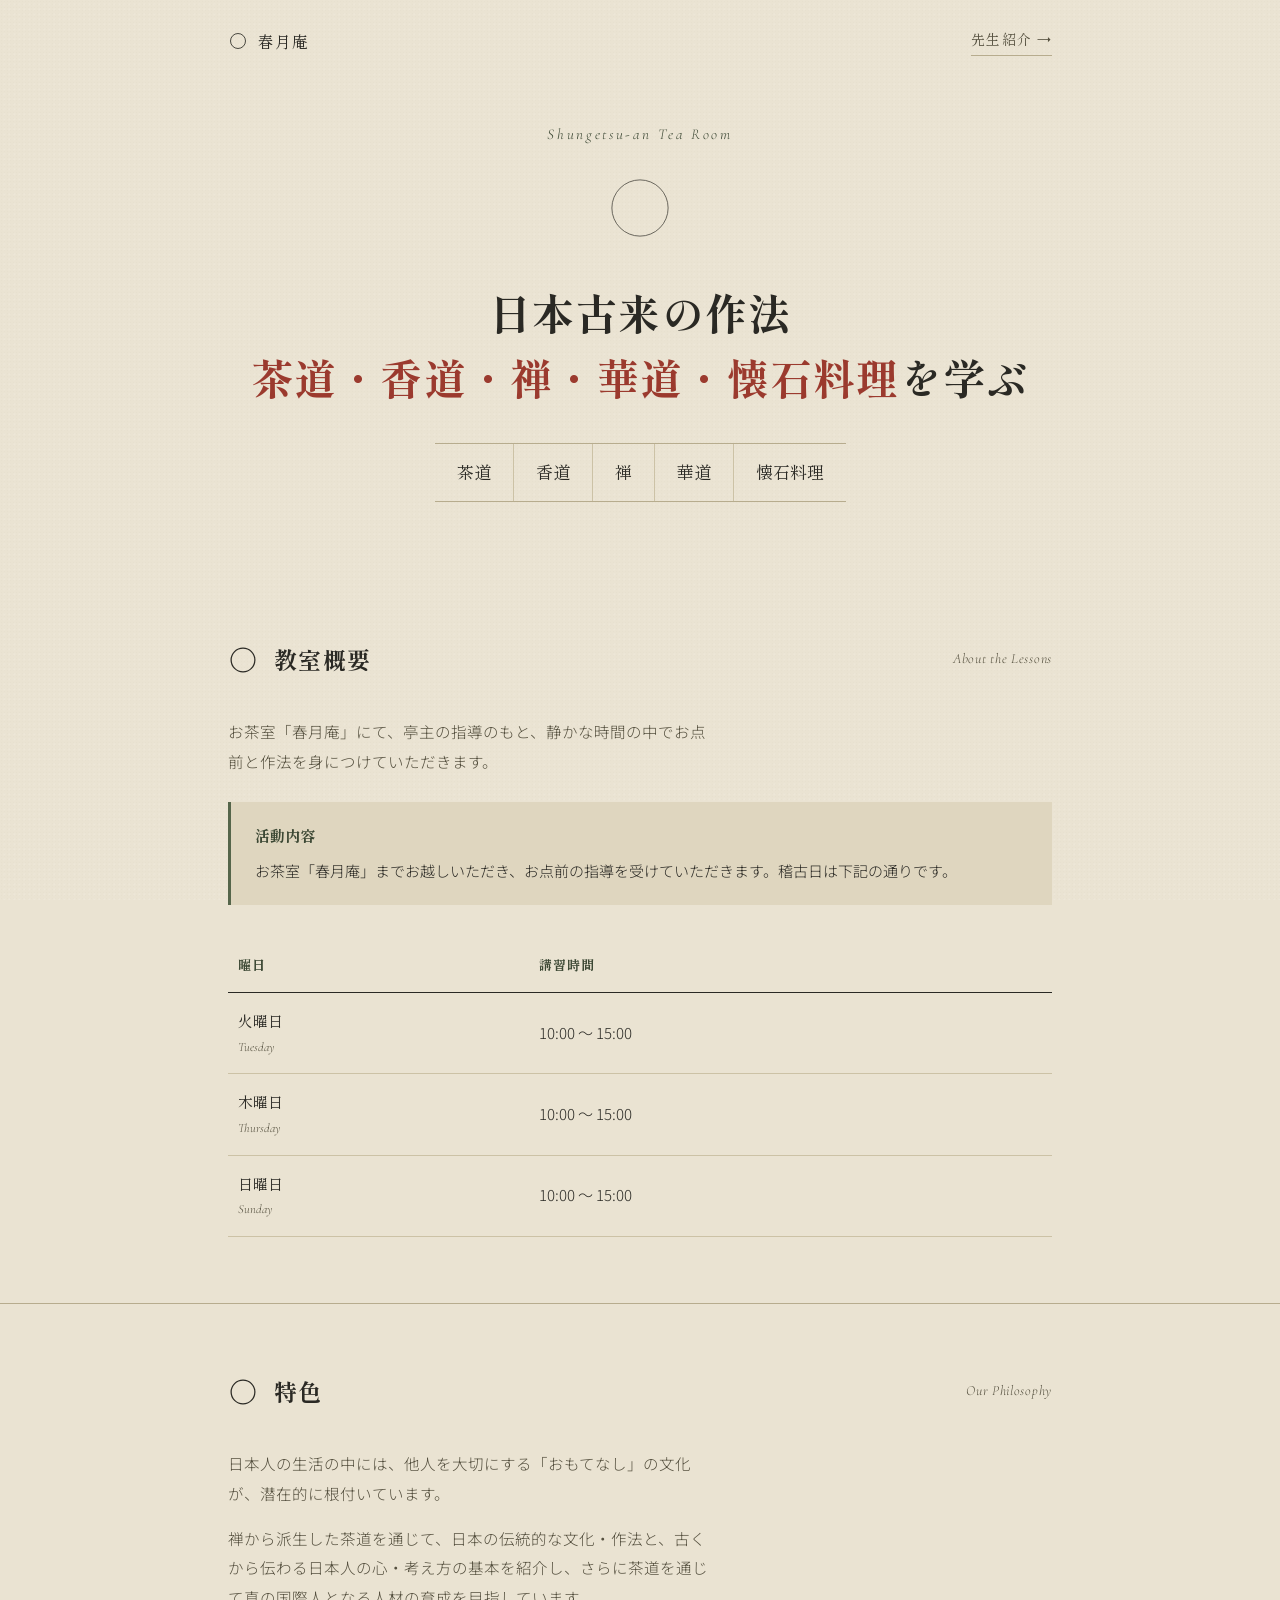
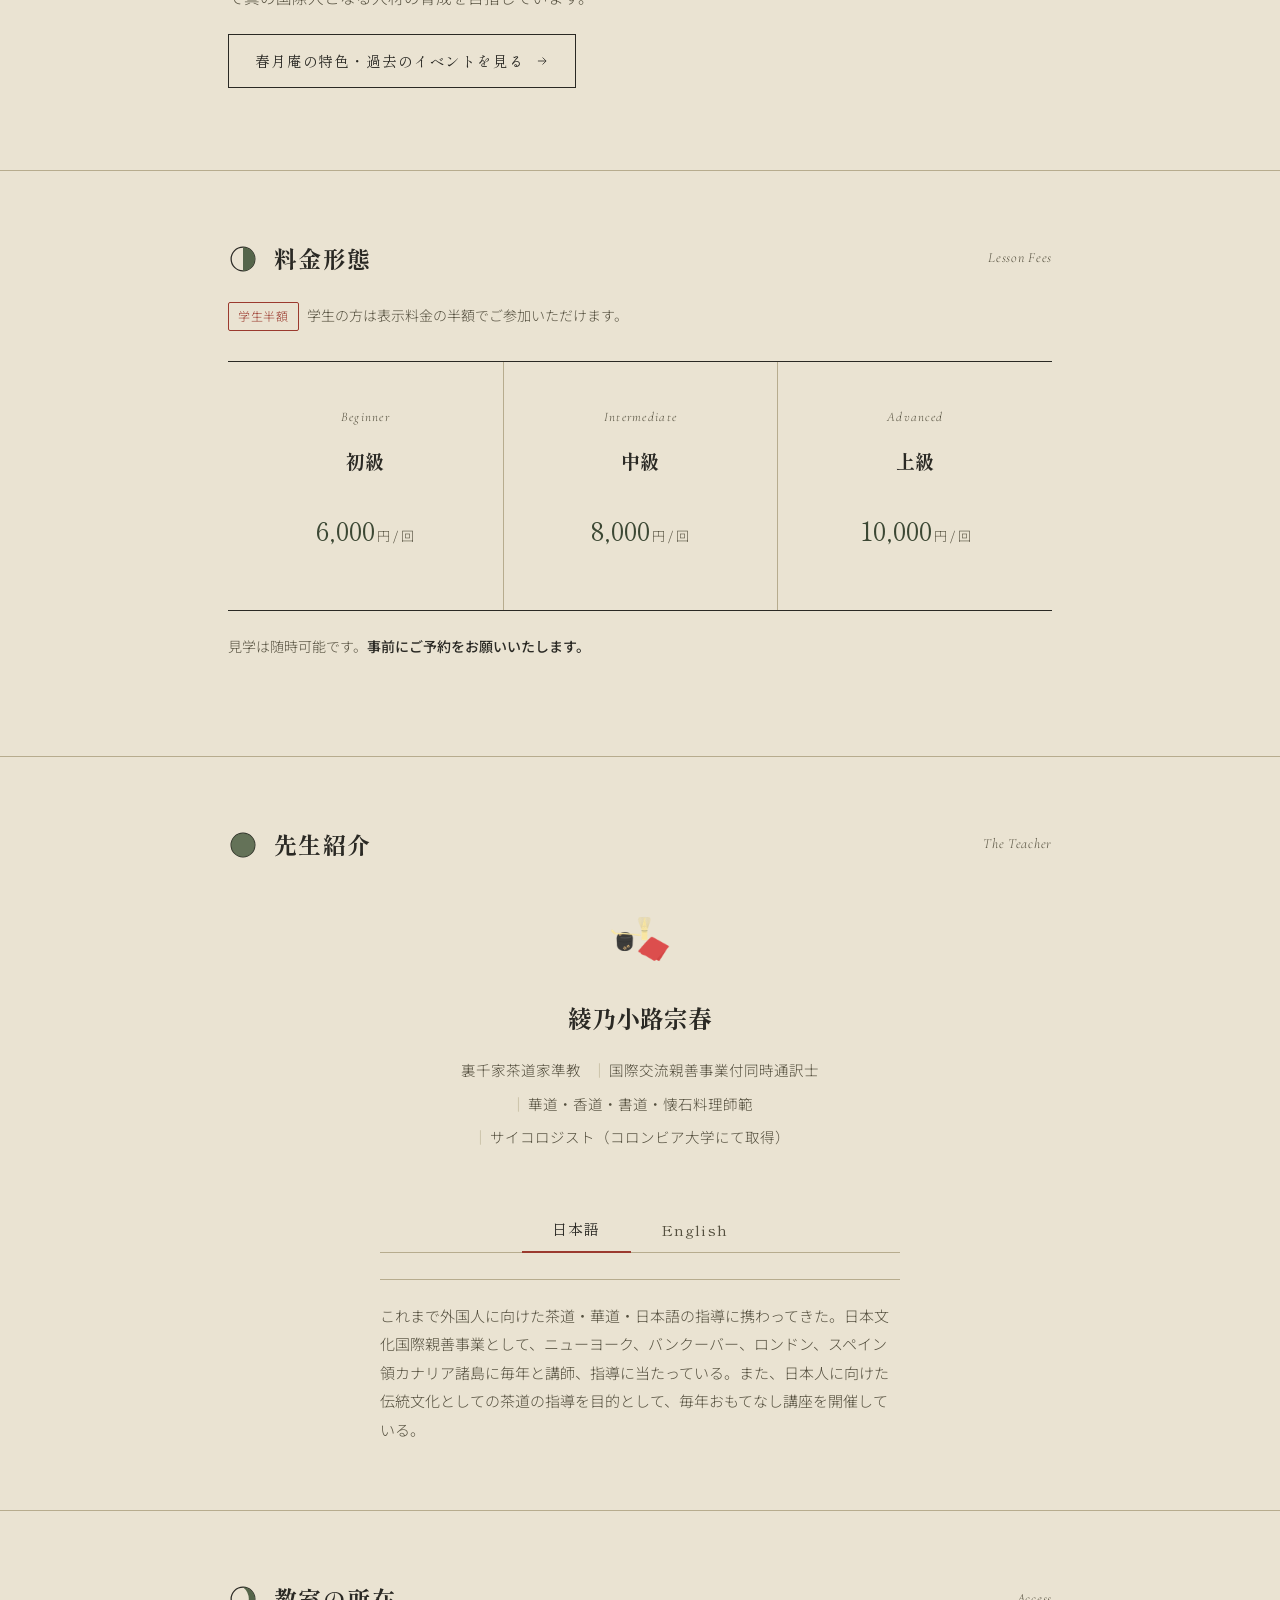
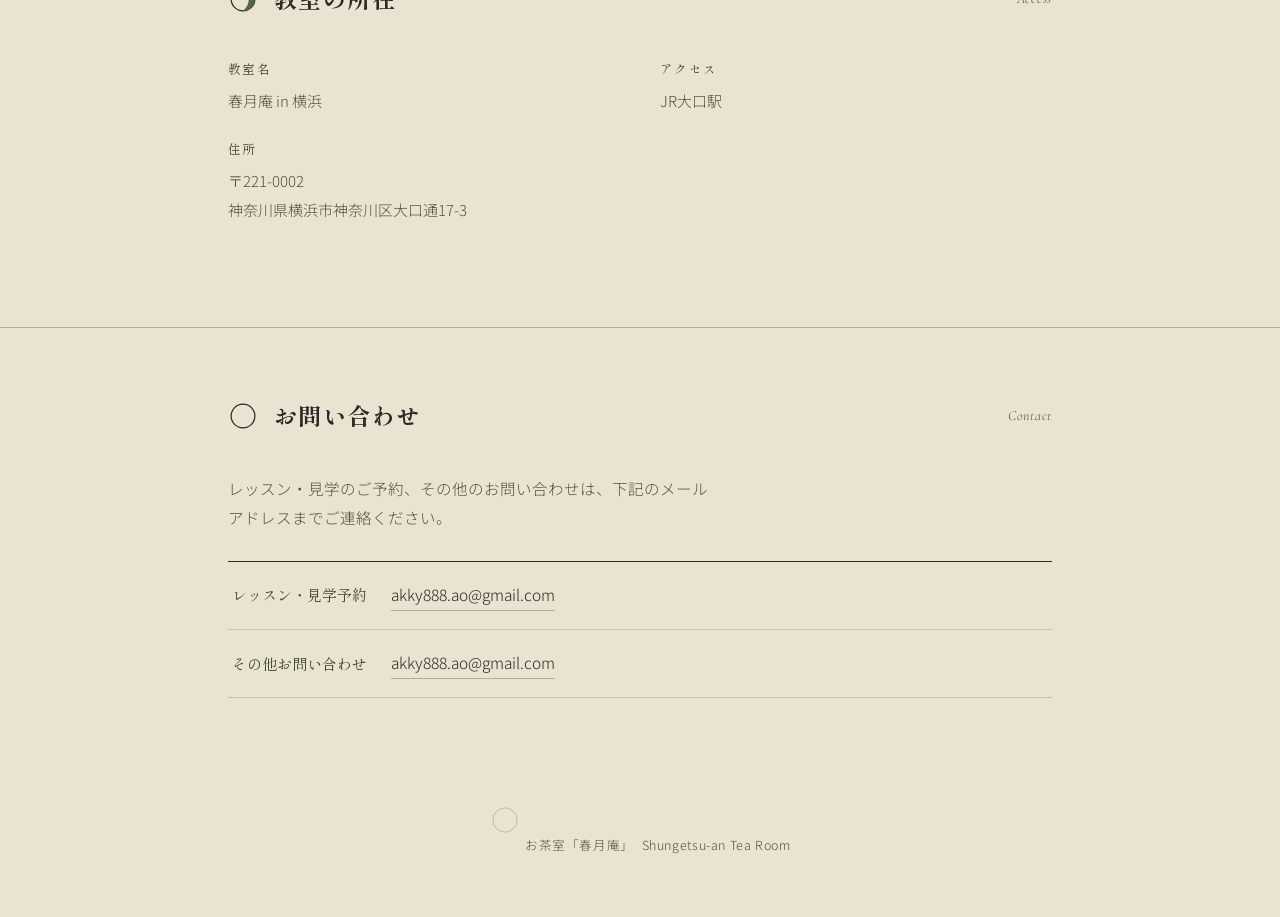
==== commit 721fc03c: "Update index.html" ====
--- a/index.html
+++ b/index.html
@@ -213,7 +213,7 @@
            例）const CONTACT_EMAIL = "info@shungetsuan.jp";
            ################################################################ -->
       <script>
-        const CONTACT_EMAIL = "example@example.com";   // ← ★ここにメールアドレスを入力★
+        const CONTACT_EMAIL = "akky888.ao@gmail.com";   // ← ★ここにメールアドレスを入力★
       </script>
 
       <ul class="contact-list">
